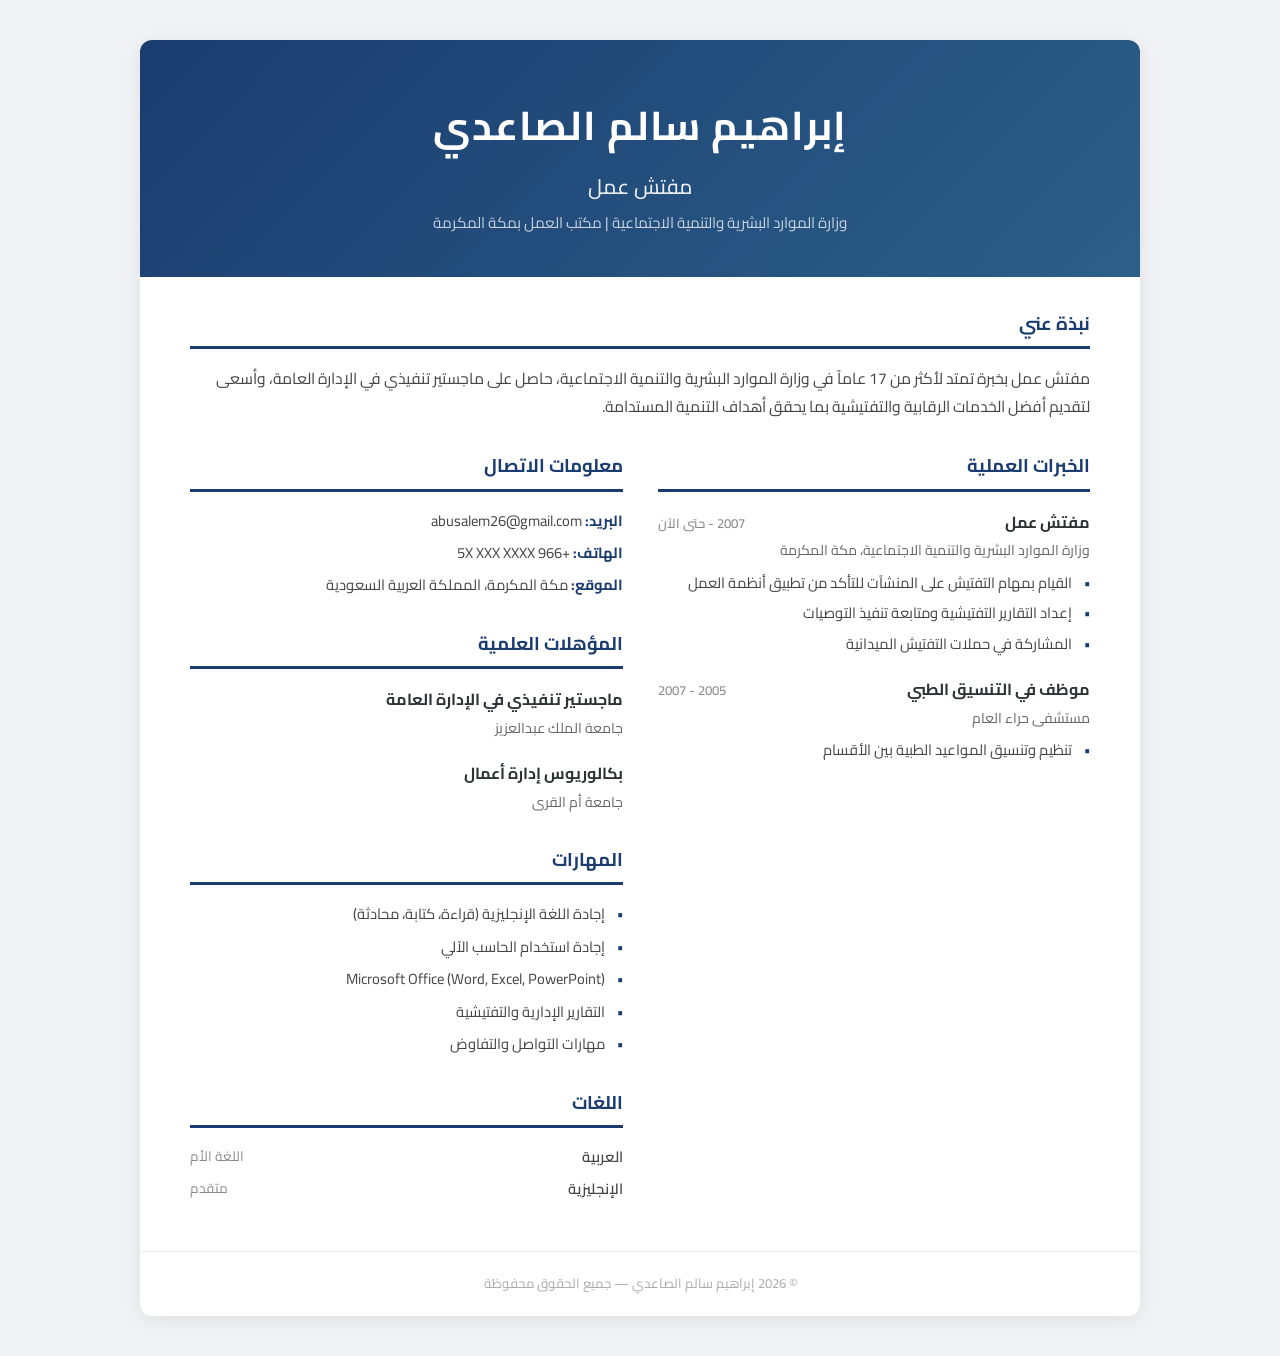
==== index.html @ 2be0f11e "تحديث البريد الإلكتروني" ====
<!DOCTYPE html>
<html lang="ar" dir="rtl">
<head>
    <meta charset="UTF-8">
    <meta name="viewport" content="width=device-width, initial-scale=1.0">
    <title>إبراهيم سالم الصاعدي - السيرة الذاتية</title>
    <link rel="stylesheet" href="style.css">
    <link rel="preconnect" href="https://fonts.googleapis.com">
    <link rel="preconnect" href="https://fonts.gstatic.com" crossorigin>
    <link href="https://fonts.googleapis.com/css2?family=Cairo:wght@400;500;600;700&display=swap" rel="stylesheet">
</head>
<body>
    <div class="container">
        <header>
            <div class="header-content">
                <h1>إبراهيم سالم الصاعدي</h1>
                <h2>مفتش عمل</h2>
                <p class="subtitle">وزارة الموارد البشرية والتنمية الاجتماعية | مكتب العمل بمكة المكرمة</p>
            </div>
        </header>

        <main>
            <section class="about">
                <h3>نبذة عني</h3>
                <p>مفتش عمل بخبرة تمتد لأكثر من 17 عاماً في وزارة الموارد البشرية والتنمية الاجتماعية، حاصل على ماجستير تنفيذي في الإدارة العامة، وأسعى لتقديم أفضل الخدمات الرقابية والتفتيشية بما يحقق أهداف التنمية المستدامة.</p>
            </section>

            <div class="grid-2col">
                <div class="right-col">
                    <section class="experience">
                        <h3>الخبرات العملية</h3>
                        <div class="entry">
                            <div class="entry-header">
                                <h4>مفتش عمل</h4>
                                <span class="date">2007 - حتى الآن</span>
                            </div>
                            <p class="entry-sub">وزارة الموارد البشرية والتنمية الاجتماعية، مكة المكرمة</p>
                            <ul>
                                <li>القيام بمهام التفتيش على المنشآت للتأكد من تطبيق أنظمة العمل</li>
                                <li>إعداد التقارير التفتيشية ومتابعة تنفيذ التوصيات</li>
                                <li>المشاركة في حملات التفتيش الميدانية</li>
                            </ul>
                        </div>
                                                <div class="entry">
                            <div class="entry-header">
                                <h4>موظف في التنسيق الطبي</h4>
                                <span class="date">2005 - 2007</span>
                            </div>
                            <p class="entry-sub">مستشفى حراء العام</p>
                            <ul>
                                <li>تنظيم وتنسيق المواعيد الطبية بين الأقسام</li>

                            </ul>
                        </div>
                    </section>
                </div>

                <div class="left-col">
                    <section class="info">
                        <h3>معلومات الاتصال</h3>
                        <ul class="contact-list">
                            <li><span class="label">البريد:</span> abusalem26@gmail.com</li>
                            <li><span class="label">الهاتف:</span> +966 5X XXX XXXX</li>
                            <li><span class="label">الموقع:</span> مكة المكرمة، المملكة العربية السعودية</li>
                        </ul>
                    </section>

                    <section class="education">
                        <h3>المؤهلات العلمية</h3>
                        <div class="entry">
                            <h4>ماجستير تنفيذي في الإدارة العامة</h4>
                            <p class="entry-sub">جامعة الملك عبدالعزيز</p>
                        </div>
                        <div class="entry">
                            <h4>بكالوريوس إدارة أعمال</h4>
                            <p class="entry-sub">جامعة أم القرى</p>
                        </div>
                    </section>

                    <section class="skills">
                        <h3>المهارات</h3>
                        <ul class="skills-list">
                            <li>إجادة اللغة الإنجليزية (قراءة، كتابة، محادثة)</li>
                            <li>إجادة استخدام الحاسب الآلي</li>
                            <li>Microsoft Office (Word, Excel, PowerPoint)</li>
                            <li>التقارير الإدارية والتفتيشية</li>
                            <li>مهارات التواصل والتفاوض</li>
                        </ul>
                    </section>

                    <section class="languages">
                        <h3>اللغات</h3>
                        <ul class="lang-list">
                            <li><span class="lang-name">العربية</span> <span class="lang-level">اللغة الأم</span></li>
                            <li><span class="lang-name">الإنجليزية</span> <span class="lang-level">متقدم</span></li>
                        </ul>
                    </section>
                </div>
            </div>
        </main>

        <footer>
            <p>&copy; 2026 إبراهيم سالم الصاعدي &mdash; جميع الحقوق محفوظة</p>
        </footer>
    </div>
</body>
</html>
---- style.css ----
* {
    margin: 0;
    padding: 0;
    box-sizing: border-box;
}

body {
    font-family: 'Cairo', sans-serif;
    background: #f0f2f5;
    color: #2d3436;
    line-height: 1.8;
    padding: 40px 20px;
}

.container {
    max-width: 1000px;
    margin: 0 auto;
    background: #fff;
    border-radius: 12px;
    box-shadow: 0 4px 20px rgba(0,0,0,0.08);
    overflow: hidden;
}

header {
    background: linear-gradient(135deg, #1a3c6e 0%, #2c5f8a 100%);
    color: #fff;
    padding: 50px 50px 40px;
    text-align: center;
}

header h1 {
    font-size: 2.5rem;
    font-weight: 700;
    letter-spacing: 1px;
    margin-bottom: 6px;
}

header h2 {
    font-size: 1.3rem;
    font-weight: 500;
    opacity: 0.9;
    margin-bottom: 4px;
}

header .subtitle {
    font-size: 0.95rem;
    opacity: 0.75;
    margin-top: 4px;
}

main {
    padding: 30px 50px 20px;
}

section {
    margin-bottom: 28px;
}

h3 {
    font-size: 1.15rem;
    font-weight: 700;
    color: #1a3c6e;
    border-bottom: 3px solid #1a3c6e;
    padding-bottom: 6px;
    margin-bottom: 16px;
}

.about p {
    font-size: 0.98rem;
    color: #444;
}

.grid-2col {
    display: grid;
    grid-template-columns: 1fr 1fr;
    gap: 35px;
}

.entry {
    margin-bottom: 18px;
}

.entry-header {
    display: flex;
    justify-content: space-between;
    align-items: baseline;
    gap: 10px;
}

.entry-header h4,
.entry h4 {
    font-size: 1rem;
    font-weight: 700;
    color: #2d3436;
}

.date {
    font-size: 0.82rem;
    color: #888;
    white-space: nowrap;
    font-weight: 500;
}

.entry-sub {
    font-size: 0.88rem;
    color: #666;
    margin: 2px 0 6px;
}

ul {
    list-style: none;
    padding-right: 0;
}

ul li {
    position: relative;
    padding-right: 18px;
    font-size: 0.92rem;
    color: #444;
    margin-bottom: 4px;
}

ul li::before {
    content: "•";
    position: absolute;
    right: 0;
    color: #1a3c6e;
    font-weight: bold;
}

.contact-list li,
.lang-list li {
    padding-right: 0;
    font-size: 0.92rem;
    color: #444;
    margin-bottom: 6px;
}

.contact-list li::before,
.lang-list li::before {
    display: none;
}

.label {
    font-weight: 700;
    color: #1a3c6e;
}

.skills-list li {
    font-size: 0.92rem;
    color: #444;
    margin-bottom: 6px;
}

.lang-list li {
    display: flex;
    justify-content: space-between;
}

.lang-name {
    font-weight: 600;
}

.lang-level {
    color: #888;
    font-size: 0.85rem;
}

footer {
    text-align: center;
    padding: 20px 50px;
    border-top: 1px solid #eee;
    font-size: 0.82rem;
    color: #aaa;
}

@media (max-width: 700px) {
    body {
        padding: 20px 10px;
    }

    header {
        padding: 30px 20px;
    }

    header h1 {
        font-size: 1.8rem;
    }

    main {
        padding: 20px;
    }

    .grid-2col {
        grid-template-columns: 1fr;
        gap: 0;
    }

    .entry-header {
        flex-direction: column;
        gap: 2px;
    }
}
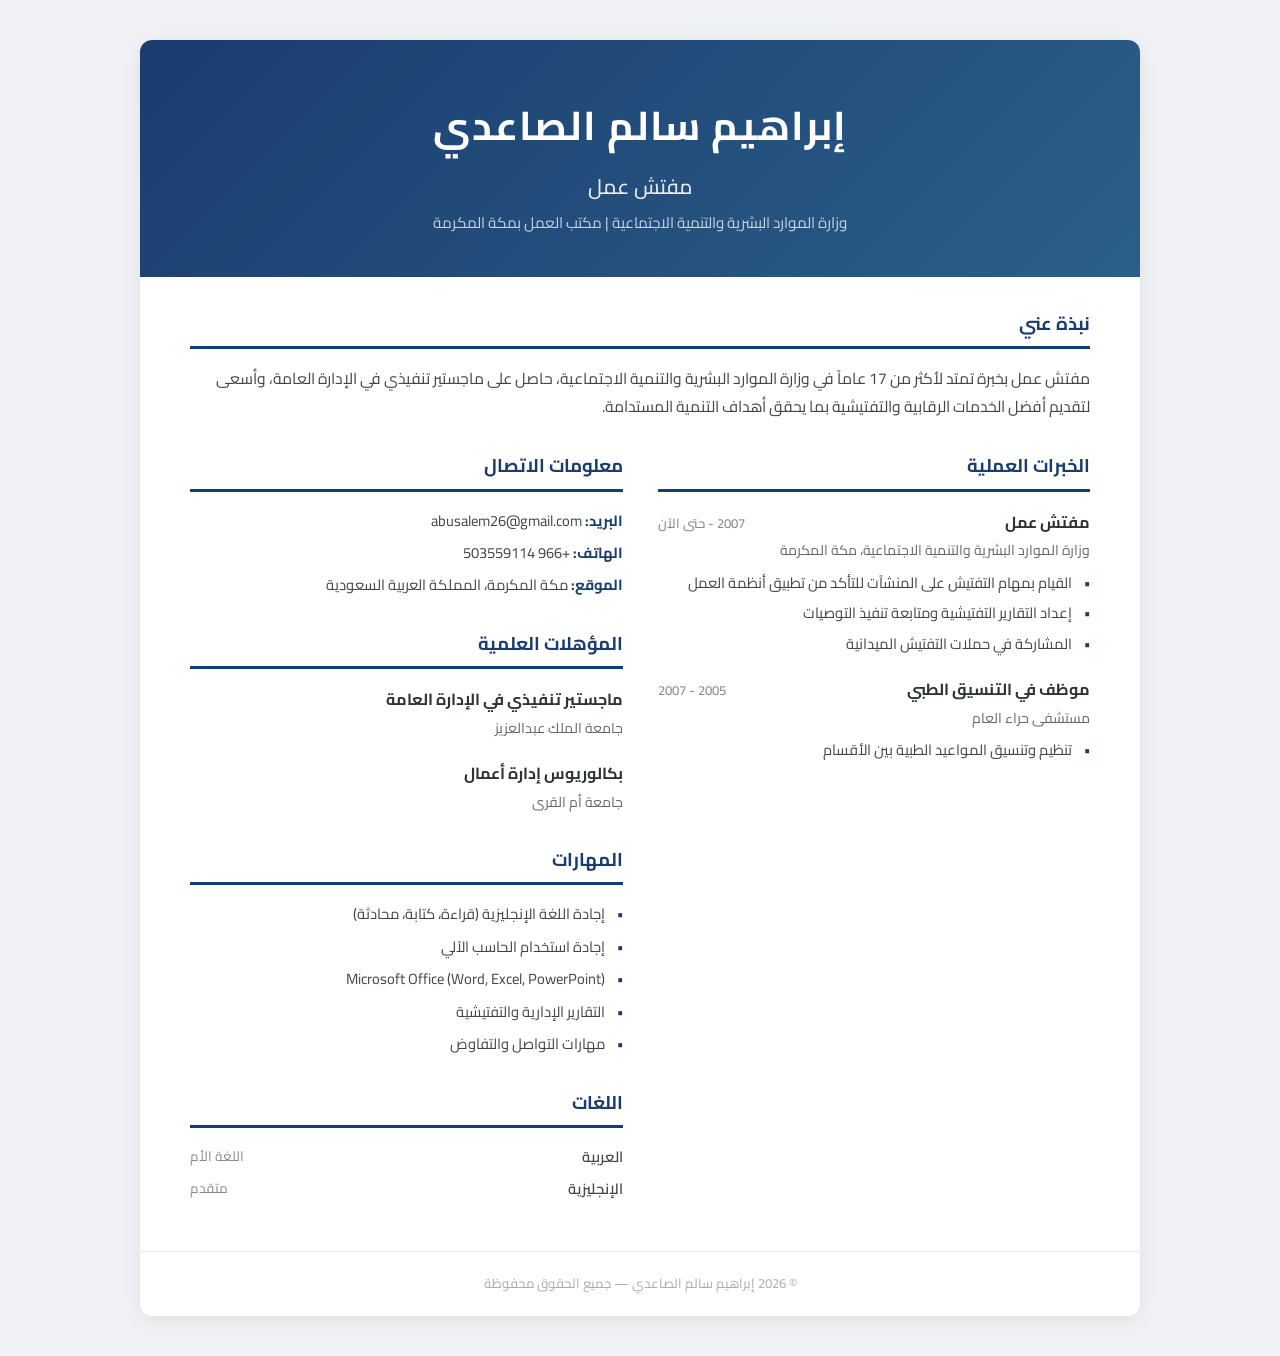
==== commit 5aadb093: "تحديث رقم الجوال" ====
--- a/index.html
+++ b/index.html
@@ -60,7 +60,7 @@
                         <h3>معلومات الاتصال</h3>
                         <ul class="contact-list">
                             <li><span class="label">البريد:</span> abusalem26@gmail.com</li>
-                            <li><span class="label">الهاتف:</span> +966 5X XXX XXXX</li>
+                            <li><span class="label">الهاتف:</span> +966 503559114</li>
                             <li><span class="label">الموقع:</span> مكة المكرمة، المملكة العربية السعودية</li>
                         </ul>
                     </section>
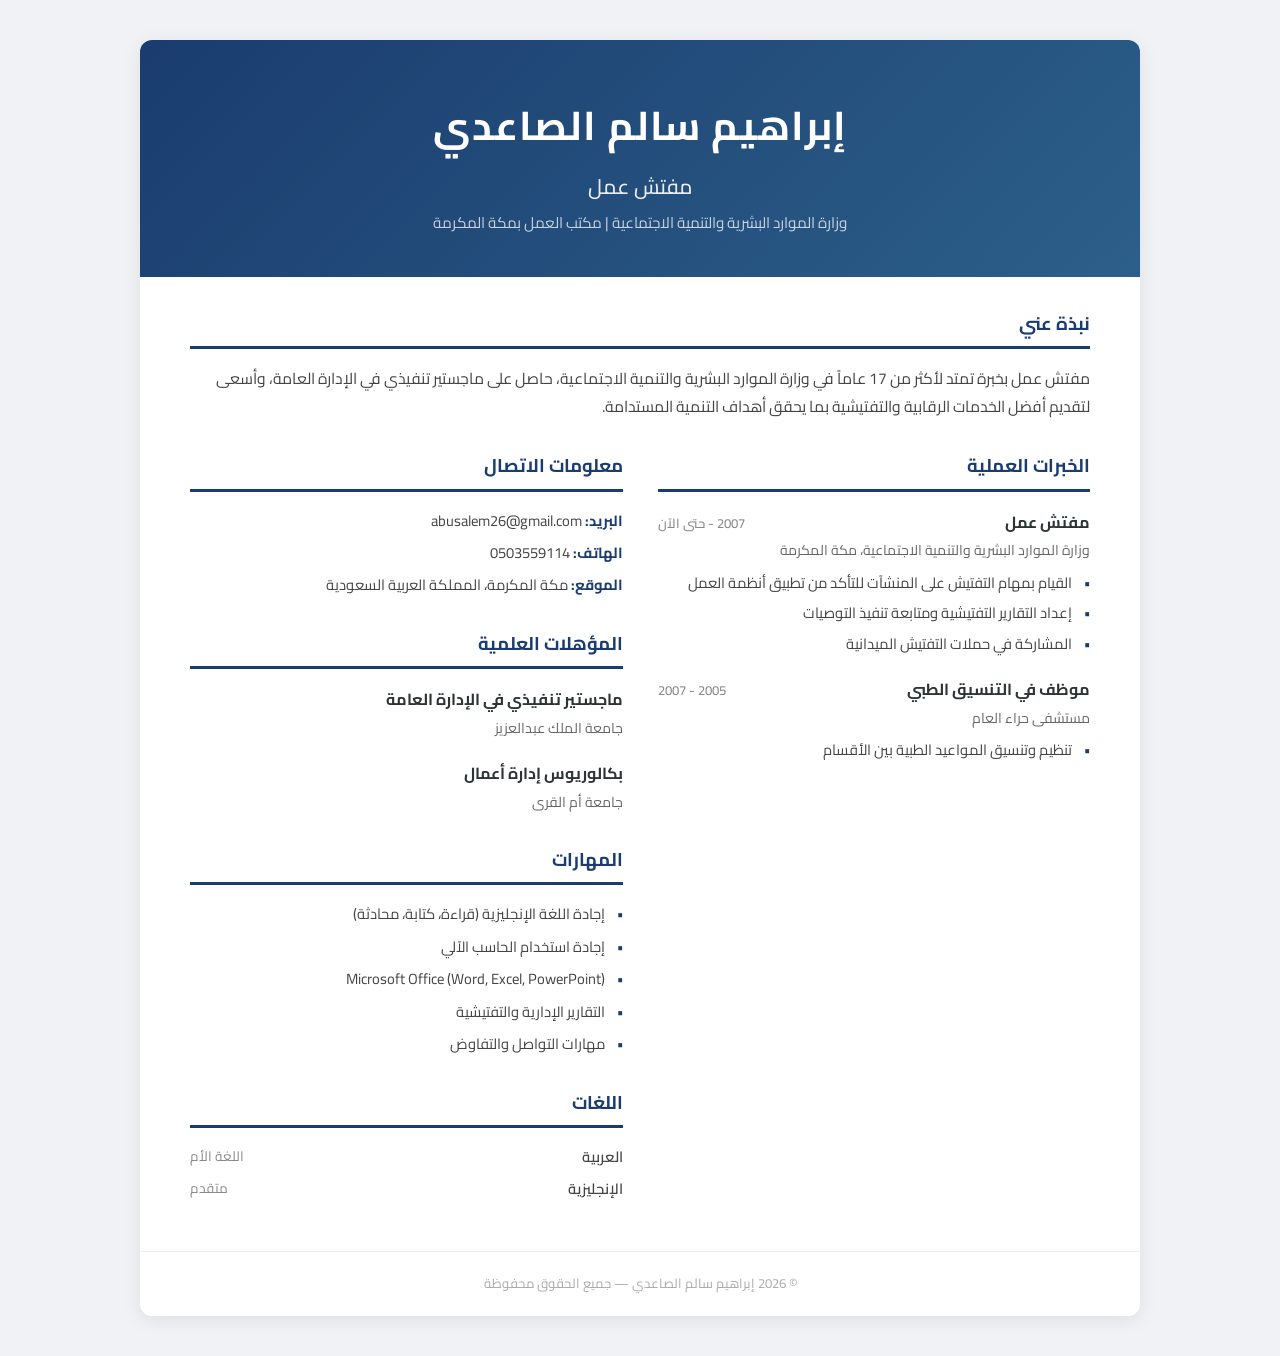
==== commit 812aefe6: "تصحيح رقم الجوال" ====
--- a/index.html
+++ b/index.html
@@ -60,7 +60,7 @@
                         <h3>معلومات الاتصال</h3>
                         <ul class="contact-list">
                             <li><span class="label">البريد:</span> abusalem26@gmail.com</li>
-                            <li><span class="label">الهاتف:</span> +966 503559114</li>
+                            <li><span class="label">الهاتف:</span> 0503559114</li>
                             <li><span class="label">الموقع:</span> مكة المكرمة، المملكة العربية السعودية</li>
                         </ul>
                     </section>
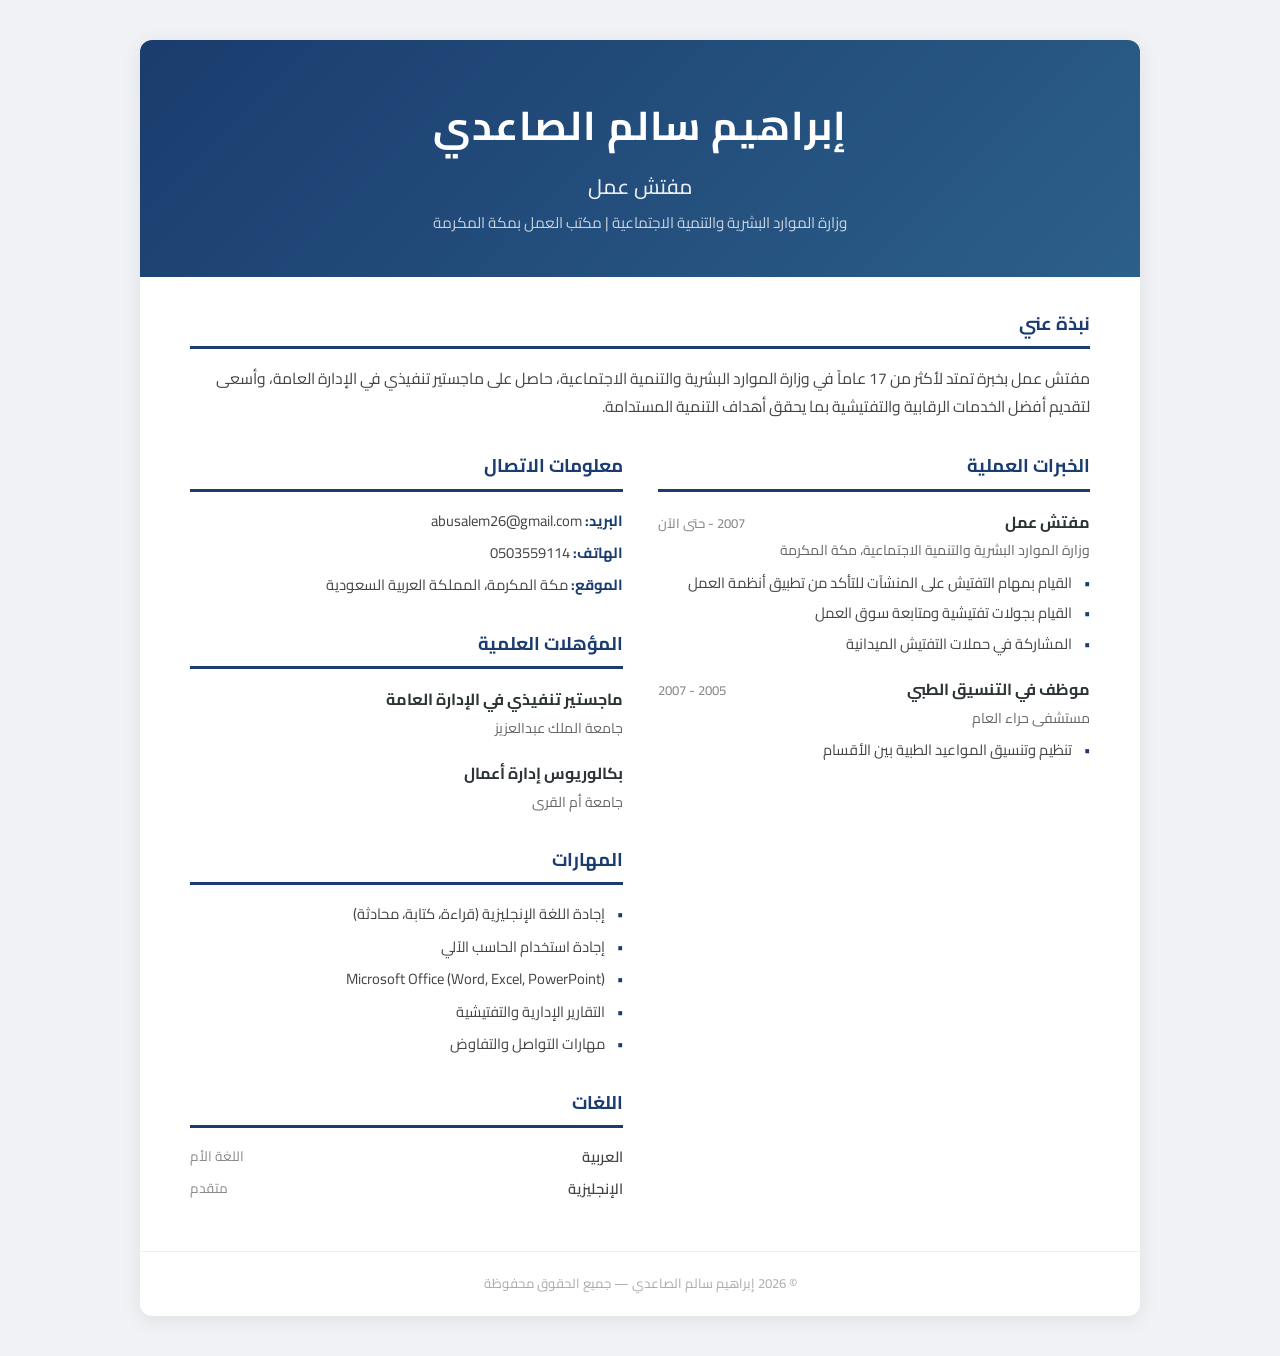
==== commit 133879f2: "إعادة صياغة نقاط الخبرة" ====
--- a/index.html
+++ b/index.html
@@ -37,7 +37,7 @@
                             <p class="entry-sub">وزارة الموارد البشرية والتنمية الاجتماعية، مكة المكرمة</p>
                             <ul>
                                 <li>القيام بمهام التفتيش على المنشآت للتأكد من تطبيق أنظمة العمل</li>
-                                <li>إعداد التقارير التفتيشية ومتابعة تنفيذ التوصيات</li>
+                                <li>القيام بجولات تفتيشية ومتابعة سوق العمل</li>
                                 <li>المشاركة في حملات التفتيش الميدانية</li>
                             </ul>
                         </div>
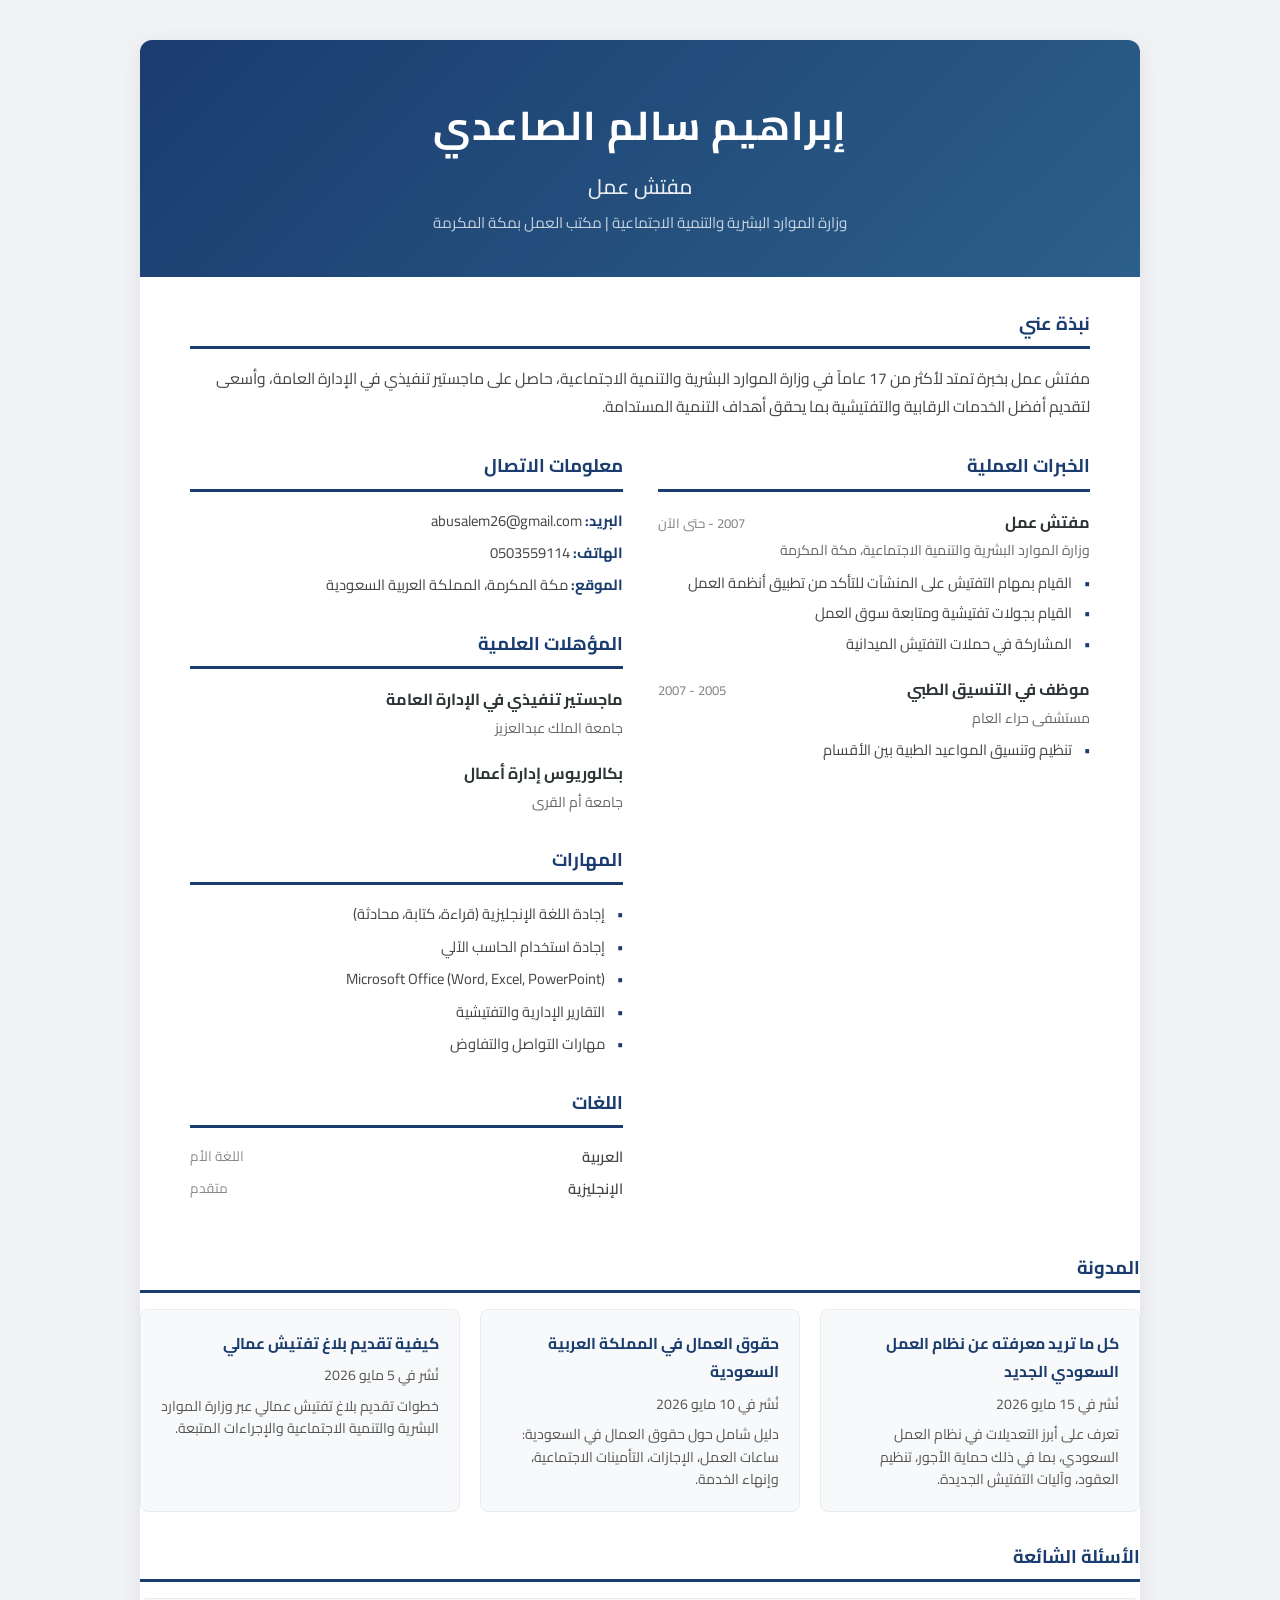
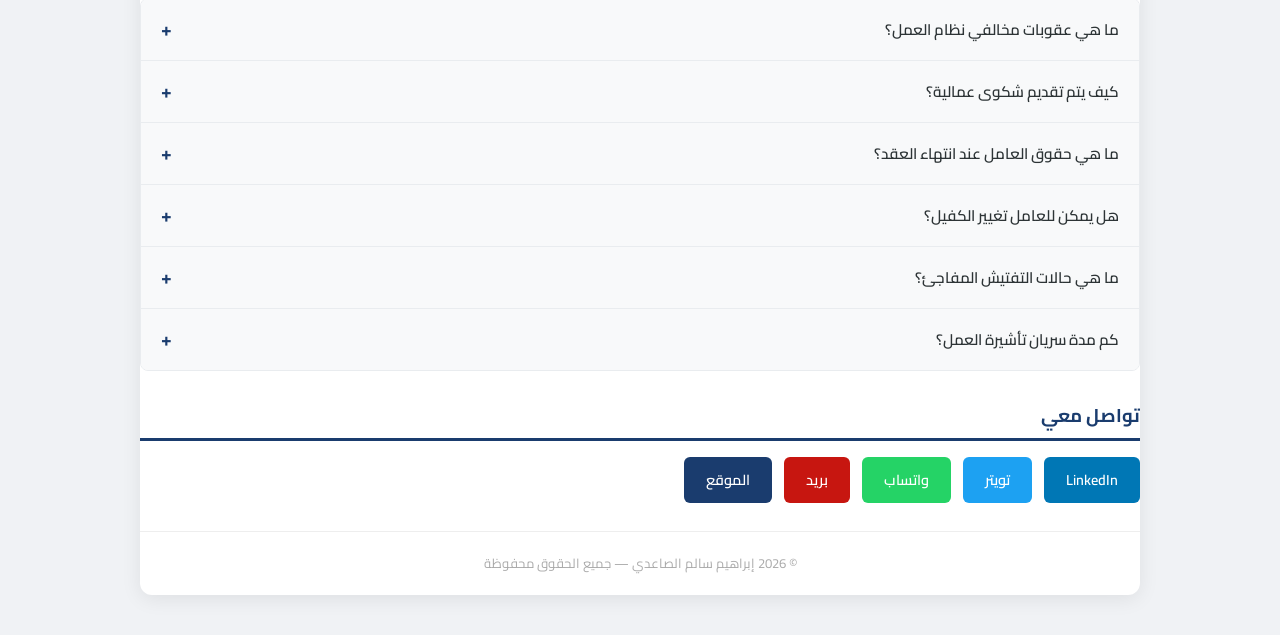
==== commit 1da147b5: "إضافة المدونة، الأسئلة الشائعة، روابط التواصل، ومجلد consultant" ====
--- a/index.html
+++ b/index.html
@@ -99,9 +99,94 @@
             </div>
         </main>
 
+        <section class="blog">
+            <h3>المدونة</h3>
+            <div class="blog-grid">
+                <article class="blog-card">
+                    <h4><a href="#">كل ما تريد معرفته عن نظام العمل السعودي الجديد</a></h4>
+                    <p class="blog-meta">نُشر في 15 مايو 2026</p>
+                    <p>تعرف على أبرز التعديلات في نظام العمل السعودي، بما في ذلك حماية الأجور، تنظيم العقود، وآليات التفتيش الجديدة.</p>
+                </article>
+                <article class="blog-card">
+                    <h4><a href="#">حقوق العمال في المملكة العربية السعودية</a></h4>
+                    <p class="blog-meta">نُشر في 10 مايو 2026</p>
+                    <p>دليل شامل حول حقوق العمال في السعودية: ساعات العمل، الإجازات، التأمينات الاجتماعية، وإنهاء الخدمة.</p>
+                </article>
+                <article class="blog-card">
+                    <h4><a href="#">كيفية تقديم بلاغ تفتيش عمالي</a></h4>
+                    <p class="blog-meta">نُشر في 5 مايو 2026</p>
+                    <p>خطوات تقديم بلاغ تفتيش عمالي عبر وزارة الموارد البشرية والتنمية الاجتماعية والإجراءات المتبعة.</p>
+                </article>
+            </div>
+        </section>
+
+        <section class="faq">
+            <h3>الأسئلة الشائعة</h3>
+            <div class="faq-list">
+                <div class="faq-item">
+                    <button class="faq-question">ما هي عقوبات مخالفي نظام العمل؟</button>
+                    <div class="faq-answer">
+                        <p>تتراوح العقوبات بين الغرامات المالية التي تبدأ من 1,000 ريال وحتى 50,000 ريال، وإغلاق المنشأة، والمنع من الاستقدام، حسب نوع المخالفة وتكرارها.</p>
+                    </div>
+                </div>
+                <div class="faq-item">
+                    <button class="faq-question">كيف يتم تقديم شكوى عمالية؟</button>
+                    <div class="faq-answer">
+                        <p>يمكن تقديم الشكوى عبر منصة "قوى" الإلكترونية التابعة لوزارة الموارد البشرية، أو عبر زيارة مكتب العمل المختص، أو الاتصال على الرقم الموحد 19911.</p>
+                    </div>
+                </div>
+                <div class="faq-item">
+                    <button class="faq-question">ما هي حقوق العامل عند انتهاء العقد؟</button>
+                    <div class="faq-answer">
+                        <p>يحق للعامل الحصول على مكافأة نهاية الخدمة، وشهادة خبرة، ورصيد الإجازات المستحق، والتعويض عن الفصل التعسفي إن وجد.</p>
+                    </div>
+                </div>
+                <div class="faq-item">
+                    <button class="faq-question">هل يمكن للعامل تغيير الكفيل؟</button>
+                    <div class="faq-answer">
+                        <p>نعم، وفقاً لنظام العمل يمكن للعامل الانتقال إلى كفيل آخر بعد انتهاء العقد أو باتفاق الطرفين، مع إمكانية التنقل الوظيفي وفق الضوابط.</p>
+                    </div>
+                </div>
+                <div class="faq-item">
+                    <button class="faq-question">ما هي حالات التفتيش المفاجئ؟</button>
+                    <div class="faq-answer">
+                        <p>تشمل حالات الاشتباه في وجود مخالفات، بناءً على بلاغات العمال، أو ضمن خطط تفتيشية دورية تستهدف قطاعات وأنشطة معينة.</p>
+                    </div>
+                </div>
+                <div class="faq-item">
+                    <button class="faq-question">كم مدة سريان تأشيرة العمل؟</button>
+                    <div class="faq-answer">
+                        <p>مدة سريان تأشيرة العمل سنة واحدة قابلة للتجديد، ويجب على صاحب العمل بدء إجراءات إصدار الإقامة فور دخول العامل.</p>
+                    </div>
+                </div>
+            </div>
+        </section>
+
+        <section class="social">
+            <h3>تواصل معي</h3>
+            <div class="social-links">
+                <a href="https://linkedin.com/in/abusalem26-maker" target="_blank" rel="noopener" class="social-link linkedin" title="LinkedIn">LinkedIn</a>
+                <a href="https://twitter.com/abusalem26" target="_blank" rel="noopener" class="social-link twitter" title="تويتر">تويتر</a>
+                <a href="https://wa.me/966503559114" target="_blank" rel="noopener" class="social-link whatsapp" title="واتساب">واتساب</a>
+                <a href="mailto:abusalem26@gmail.com" class="social-link email" title="البريد الإلكتروني">بريد</a>
+                <a href="https://abusalem26-maker.github.io/cv" target="_blank" rel="noopener" class="social-link website" title="الموقع">الموقع</a>
+            </div>
+        </section>
+
         <footer>
             <p>&copy; 2026 إبراهيم سالم الصاعدي &mdash; جميع الحقوق محفوظة</p>
         </footer>
     </div>
+
+    <script>
+        document.querySelectorAll('.faq-question').forEach(btn => {
+            btn.addEventListener('click', () => {
+                const item = btn.parentElement;
+                const isOpen = item.classList.contains('active');
+                document.querySelectorAll('.faq-item').forEach(i => i.classList.remove('active'));
+                if (!isOpen) item.classList.add('active');
+            });
+        });
+    </script>
 </body>
 </html>
--- a/style.css
+++ b/style.css
@@ -166,6 +166,172 @@
     font-size: 0.85rem;
 }
 
+/* Blog */
+.blog {
+    margin-bottom: 28px;
+}
+
+.blog-grid {
+    display: grid;
+    grid-template-columns: 1fr 1fr 1fr;
+    gap: 20px;
+}
+
+.blog-card {
+    background: #f8f9fa;
+    border-radius: 8px;
+    padding: 20px;
+    border: 1px solid #e9ecef;
+    transition: box-shadow 0.2s;
+}
+
+.blog-card:hover {
+    box-shadow: 0 4px 12px rgba(0,0,0,0.08);
+}
+
+.blog-card h4 {
+    font-size: 0.98rem;
+    font-weight: 700;
+    margin-bottom: 6px;
+}
+
+.blog-card h4 a {
+    color: #1a3c6e;
+    text-decoration: none;
+}
+
+.blog-card h4 a:hover {
+    text-decoration: underline;
+}
+
+.blog-meta {
+    font-size: 0.78rem;
+    color: #999;
+    margin-bottom: 8px;
+}
+
+.blog-card p {
+    font-size: 0.88rem;
+    color: #555;
+    line-height: 1.6;
+}
+
+/* FAQ */
+.faq {
+    margin-bottom: 28px;
+}
+
+.faq-list {
+    border: 1px solid #e9ecef;
+    border-radius: 8px;
+    overflow: hidden;
+}
+
+.faq-item {
+    border-bottom: 1px solid #e9ecef;
+}
+
+.faq-item:last-child {
+    border-bottom: none;
+}
+
+.faq-question {
+    width: 100%;
+    padding: 16px 20px;
+    background: #f8f9fa;
+    border: none;
+    text-align: right;
+    font-family: 'Cairo', sans-serif;
+    font-size: 0.95rem;
+    font-weight: 600;
+    color: #2d3436;
+    cursor: pointer;
+    position: relative;
+    transition: background 0.2s;
+}
+
+.faq-question::after {
+    content: "+";
+    position: absolute;
+    left: 20px;
+    top: 50%;
+    transform: translateY(-50%);
+    font-size: 1.2rem;
+    color: #1a3c6e;
+    font-weight: 700;
+    transition: transform 0.2s;
+}
+
+.faq-item.active .faq-question::after {
+    content: "−";
+}
+
+.faq-question:hover {
+    background: #e9ecef;
+}
+
+.faq-answer {
+    max-height: 0;
+    overflow: hidden;
+    transition: max-height 0.3s ease, padding 0.3s ease;
+    padding: 0 20px;
+    background: #fff;
+}
+
+.faq-item.active .faq-answer {
+    max-height: 200px;
+    padding: 16px 20px;
+}
+
+.faq-answer p {
+    font-size: 0.9rem;
+    color: #555;
+    line-height: 1.7;
+}
+
+/* Social */
+.social {
+    margin-bottom: 28px;
+}
+
+.social-links {
+    display: flex;
+    gap: 12px;
+    flex-wrap: wrap;
+}
+
+.social-link {
+    display: inline-block;
+    padding: 10px 22px;
+    border-radius: 6px;
+    font-size: 0.9rem;
+    font-weight: 600;
+    text-decoration: none;
+    transition: transform 0.2s, box-shadow 0.2s;
+    color: #fff;
+}
+
+.social-link:hover {
+    transform: translateY(-2px);
+    box-shadow: 0 4px 12px rgba(0,0,0,0.15);
+}
+
+.social-link.linkedin { background: #0077b5; }
+.social-link.twitter { background: #1da1f2; }
+.social-link.whatsapp { background: #25d366; }
+.social-link.email { background: #c71610; }
+.social-link.website { background: #1a3c6e; }
+
+@media (max-width: 700px) {
+    .blog-grid {
+        grid-template-columns: 1fr;
+    }
+
+    .social-links {
+        justify-content: center;
+    }
+}
+
 footer {
     text-align: center;
     padding: 20px 50px;
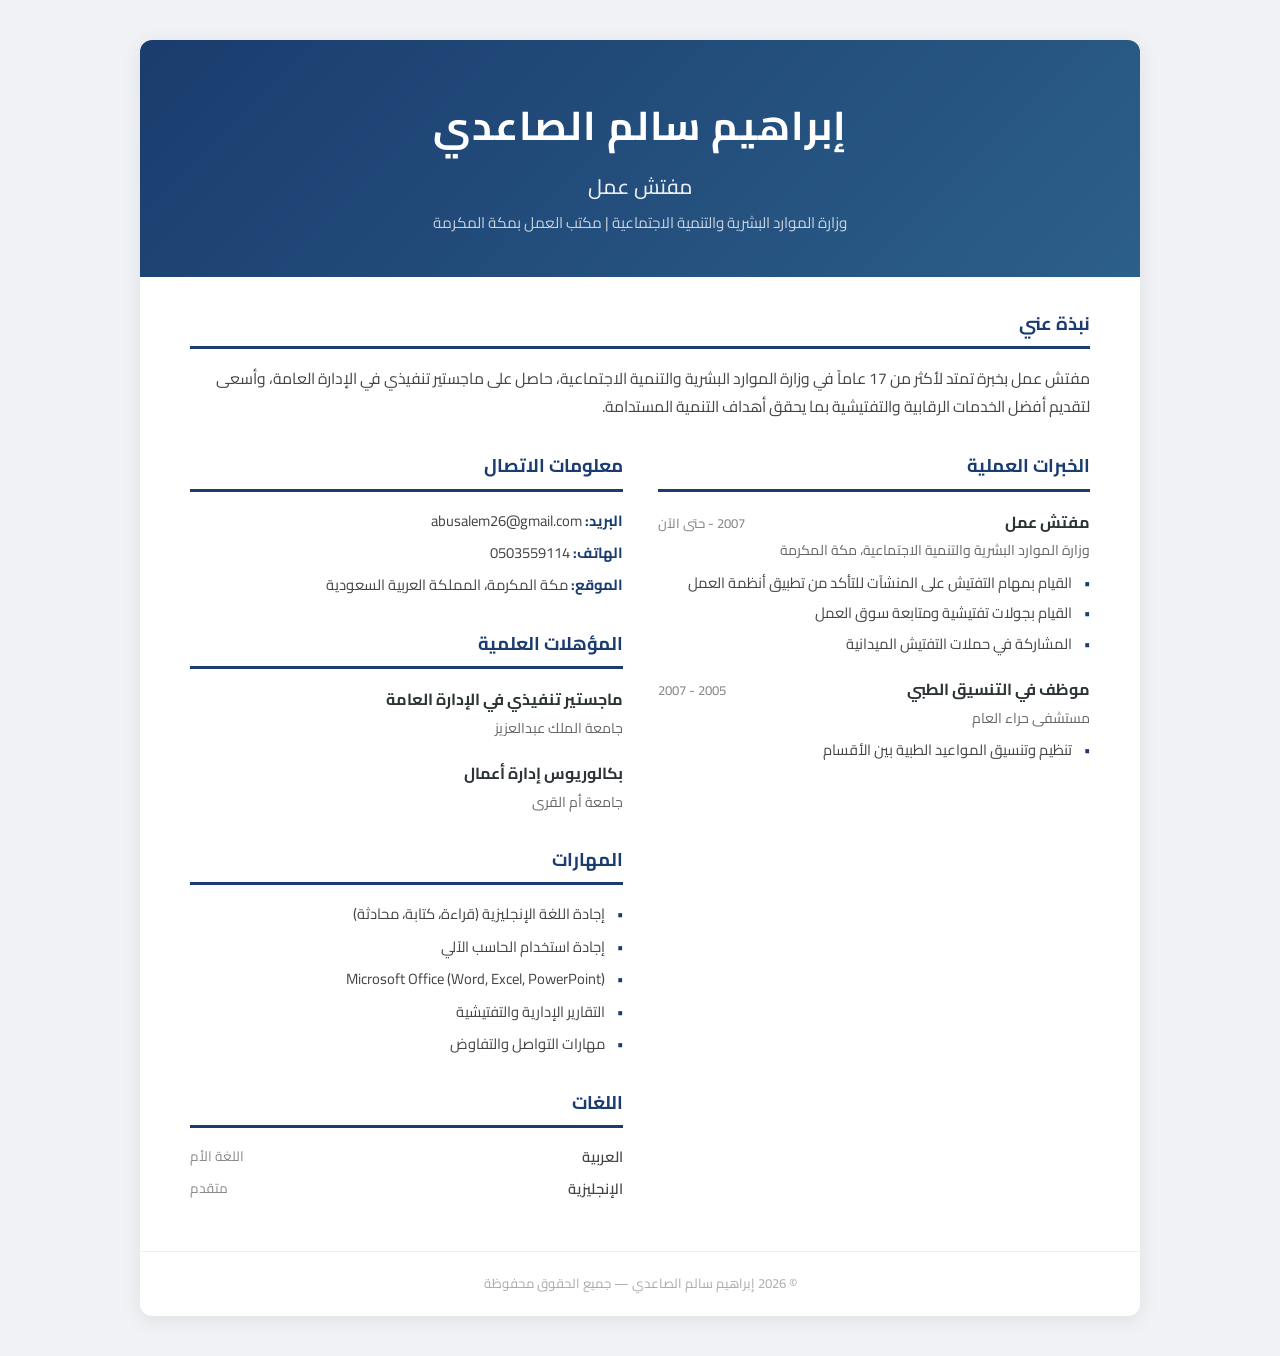
==== commit 93bc915d: "Revert "إضافة المدونة، الأسئلة الشائعة، روابط التواصل، ومجلد consultant" This reverts commit 1da147b" ====
--- a/index.html
+++ b/index.html
@@ -99,94 +99,9 @@
             </div>
         </main>
 
-        <section class="blog">
-            <h3>المدونة</h3>
-            <div class="blog-grid">
-                <article class="blog-card">
-                    <h4><a href="#">كل ما تريد معرفته عن نظام العمل السعودي الجديد</a></h4>
-                    <p class="blog-meta">نُشر في 15 مايو 2026</p>
-                    <p>تعرف على أبرز التعديلات في نظام العمل السعودي، بما في ذلك حماية الأجور، تنظيم العقود، وآليات التفتيش الجديدة.</p>
-                </article>
-                <article class="blog-card">
-                    <h4><a href="#">حقوق العمال في المملكة العربية السعودية</a></h4>
-                    <p class="blog-meta">نُشر في 10 مايو 2026</p>
-                    <p>دليل شامل حول حقوق العمال في السعودية: ساعات العمل، الإجازات، التأمينات الاجتماعية، وإنهاء الخدمة.</p>
-                </article>
-                <article class="blog-card">
-                    <h4><a href="#">كيفية تقديم بلاغ تفتيش عمالي</a></h4>
-                    <p class="blog-meta">نُشر في 5 مايو 2026</p>
-                    <p>خطوات تقديم بلاغ تفتيش عمالي عبر وزارة الموارد البشرية والتنمية الاجتماعية والإجراءات المتبعة.</p>
-                </article>
-            </div>
-        </section>
-
-        <section class="faq">
-            <h3>الأسئلة الشائعة</h3>
-            <div class="faq-list">
-                <div class="faq-item">
-                    <button class="faq-question">ما هي عقوبات مخالفي نظام العمل؟</button>
-                    <div class="faq-answer">
-                        <p>تتراوح العقوبات بين الغرامات المالية التي تبدأ من 1,000 ريال وحتى 50,000 ريال، وإغلاق المنشأة، والمنع من الاستقدام، حسب نوع المخالفة وتكرارها.</p>
-                    </div>
-                </div>
-                <div class="faq-item">
-                    <button class="faq-question">كيف يتم تقديم شكوى عمالية؟</button>
-                    <div class="faq-answer">
-                        <p>يمكن تقديم الشكوى عبر منصة "قوى" الإلكترونية التابعة لوزارة الموارد البشرية، أو عبر زيارة مكتب العمل المختص، أو الاتصال على الرقم الموحد 19911.</p>
-                    </div>
-                </div>
-                <div class="faq-item">
-                    <button class="faq-question">ما هي حقوق العامل عند انتهاء العقد؟</button>
-                    <div class="faq-answer">
-                        <p>يحق للعامل الحصول على مكافأة نهاية الخدمة، وشهادة خبرة، ورصيد الإجازات المستحق، والتعويض عن الفصل التعسفي إن وجد.</p>
-                    </div>
-                </div>
-                <div class="faq-item">
-                    <button class="faq-question">هل يمكن للعامل تغيير الكفيل؟</button>
-                    <div class="faq-answer">
-                        <p>نعم، وفقاً لنظام العمل يمكن للعامل الانتقال إلى كفيل آخر بعد انتهاء العقد أو باتفاق الطرفين، مع إمكانية التنقل الوظيفي وفق الضوابط.</p>
-                    </div>
-                </div>
-                <div class="faq-item">
-                    <button class="faq-question">ما هي حالات التفتيش المفاجئ؟</button>
-                    <div class="faq-answer">
-                        <p>تشمل حالات الاشتباه في وجود مخالفات، بناءً على بلاغات العمال، أو ضمن خطط تفتيشية دورية تستهدف قطاعات وأنشطة معينة.</p>
-                    </div>
-                </div>
-                <div class="faq-item">
-                    <button class="faq-question">كم مدة سريان تأشيرة العمل؟</button>
-                    <div class="faq-answer">
-                        <p>مدة سريان تأشيرة العمل سنة واحدة قابلة للتجديد، ويجب على صاحب العمل بدء إجراءات إصدار الإقامة فور دخول العامل.</p>
-                    </div>
-                </div>
-            </div>
-        </section>
-
-        <section class="social">
-            <h3>تواصل معي</h3>
-            <div class="social-links">
-                <a href="https://linkedin.com/in/abusalem26-maker" target="_blank" rel="noopener" class="social-link linkedin" title="LinkedIn">LinkedIn</a>
-                <a href="https://twitter.com/abusalem26" target="_blank" rel="noopener" class="social-link twitter" title="تويتر">تويتر</a>
-                <a href="https://wa.me/966503559114" target="_blank" rel="noopener" class="social-link whatsapp" title="واتساب">واتساب</a>
-                <a href="mailto:abusalem26@gmail.com" class="social-link email" title="البريد الإلكتروني">بريد</a>
-                <a href="https://abusalem26-maker.github.io/cv" target="_blank" rel="noopener" class="social-link website" title="الموقع">الموقع</a>
-            </div>
-        </section>
-
         <footer>
             <p>&copy; 2026 إبراهيم سالم الصاعدي &mdash; جميع الحقوق محفوظة</p>
         </footer>
     </div>
-
-    <script>
-        document.querySelectorAll('.faq-question').forEach(btn => {
-            btn.addEventListener('click', () => {
-                const item = btn.parentElement;
-                const isOpen = item.classList.contains('active');
-                document.querySelectorAll('.faq-item').forEach(i => i.classList.remove('active'));
-                if (!isOpen) item.classList.add('active');
-            });
-        });
-    </script>
 </body>
 </html>
--- a/style.css
+++ b/style.css
@@ -166,172 +166,6 @@
     font-size: 0.85rem;
 }
 
-/* Blog */
-.blog {
-    margin-bottom: 28px;
-}
-
-.blog-grid {
-    display: grid;
-    grid-template-columns: 1fr 1fr 1fr;
-    gap: 20px;
-}
-
-.blog-card {
-    background: #f8f9fa;
-    border-radius: 8px;
-    padding: 20px;
-    border: 1px solid #e9ecef;
-    transition: box-shadow 0.2s;
-}
-
-.blog-card:hover {
-    box-shadow: 0 4px 12px rgba(0,0,0,0.08);
-}
-
-.blog-card h4 {
-    font-size: 0.98rem;
-    font-weight: 700;
-    margin-bottom: 6px;
-}
-
-.blog-card h4 a {
-    color: #1a3c6e;
-    text-decoration: none;
-}
-
-.blog-card h4 a:hover {
-    text-decoration: underline;
-}
-
-.blog-meta {
-    font-size: 0.78rem;
-    color: #999;
-    margin-bottom: 8px;
-}
-
-.blog-card p {
-    font-size: 0.88rem;
-    color: #555;
-    line-height: 1.6;
-}
-
-/* FAQ */
-.faq {
-    margin-bottom: 28px;
-}
-
-.faq-list {
-    border: 1px solid #e9ecef;
-    border-radius: 8px;
-    overflow: hidden;
-}
-
-.faq-item {
-    border-bottom: 1px solid #e9ecef;
-}
-
-.faq-item:last-child {
-    border-bottom: none;
-}
-
-.faq-question {
-    width: 100%;
-    padding: 16px 20px;
-    background: #f8f9fa;
-    border: none;
-    text-align: right;
-    font-family: 'Cairo', sans-serif;
-    font-size: 0.95rem;
-    font-weight: 600;
-    color: #2d3436;
-    cursor: pointer;
-    position: relative;
-    transition: background 0.2s;
-}
-
-.faq-question::after {
-    content: "+";
-    position: absolute;
-    left: 20px;
-    top: 50%;
-    transform: translateY(-50%);
-    font-size: 1.2rem;
-    color: #1a3c6e;
-    font-weight: 700;
-    transition: transform 0.2s;
-}
-
-.faq-item.active .faq-question::after {
-    content: "−";
-}
-
-.faq-question:hover {
-    background: #e9ecef;
-}
-
-.faq-answer {
-    max-height: 0;
-    overflow: hidden;
-    transition: max-height 0.3s ease, padding 0.3s ease;
-    padding: 0 20px;
-    background: #fff;
-}
-
-.faq-item.active .faq-answer {
-    max-height: 200px;
-    padding: 16px 20px;
-}
-
-.faq-answer p {
-    font-size: 0.9rem;
-    color: #555;
-    line-height: 1.7;
-}
-
-/* Social */
-.social {
-    margin-bottom: 28px;
-}
-
-.social-links {
-    display: flex;
-    gap: 12px;
-    flex-wrap: wrap;
-}
-
-.social-link {
-    display: inline-block;
-    padding: 10px 22px;
-    border-radius: 6px;
-    font-size: 0.9rem;
-    font-weight: 600;
-    text-decoration: none;
-    transition: transform 0.2s, box-shadow 0.2s;
-    color: #fff;
-}
-
-.social-link:hover {
-    transform: translateY(-2px);
-    box-shadow: 0 4px 12px rgba(0,0,0,0.15);
-}
-
-.social-link.linkedin { background: #0077b5; }
-.social-link.twitter { background: #1da1f2; }
-.social-link.whatsapp { background: #25d366; }
-.social-link.email { background: #c71610; }
-.social-link.website { background: #1a3c6e; }
-
-@media (max-width: 700px) {
-    .blog-grid {
-        grid-template-columns: 1fr;
-    }
-
-    .social-links {
-        justify-content: center;
-    }
-}
-
 footer {
     text-align: center;
     padding: 20px 50px;
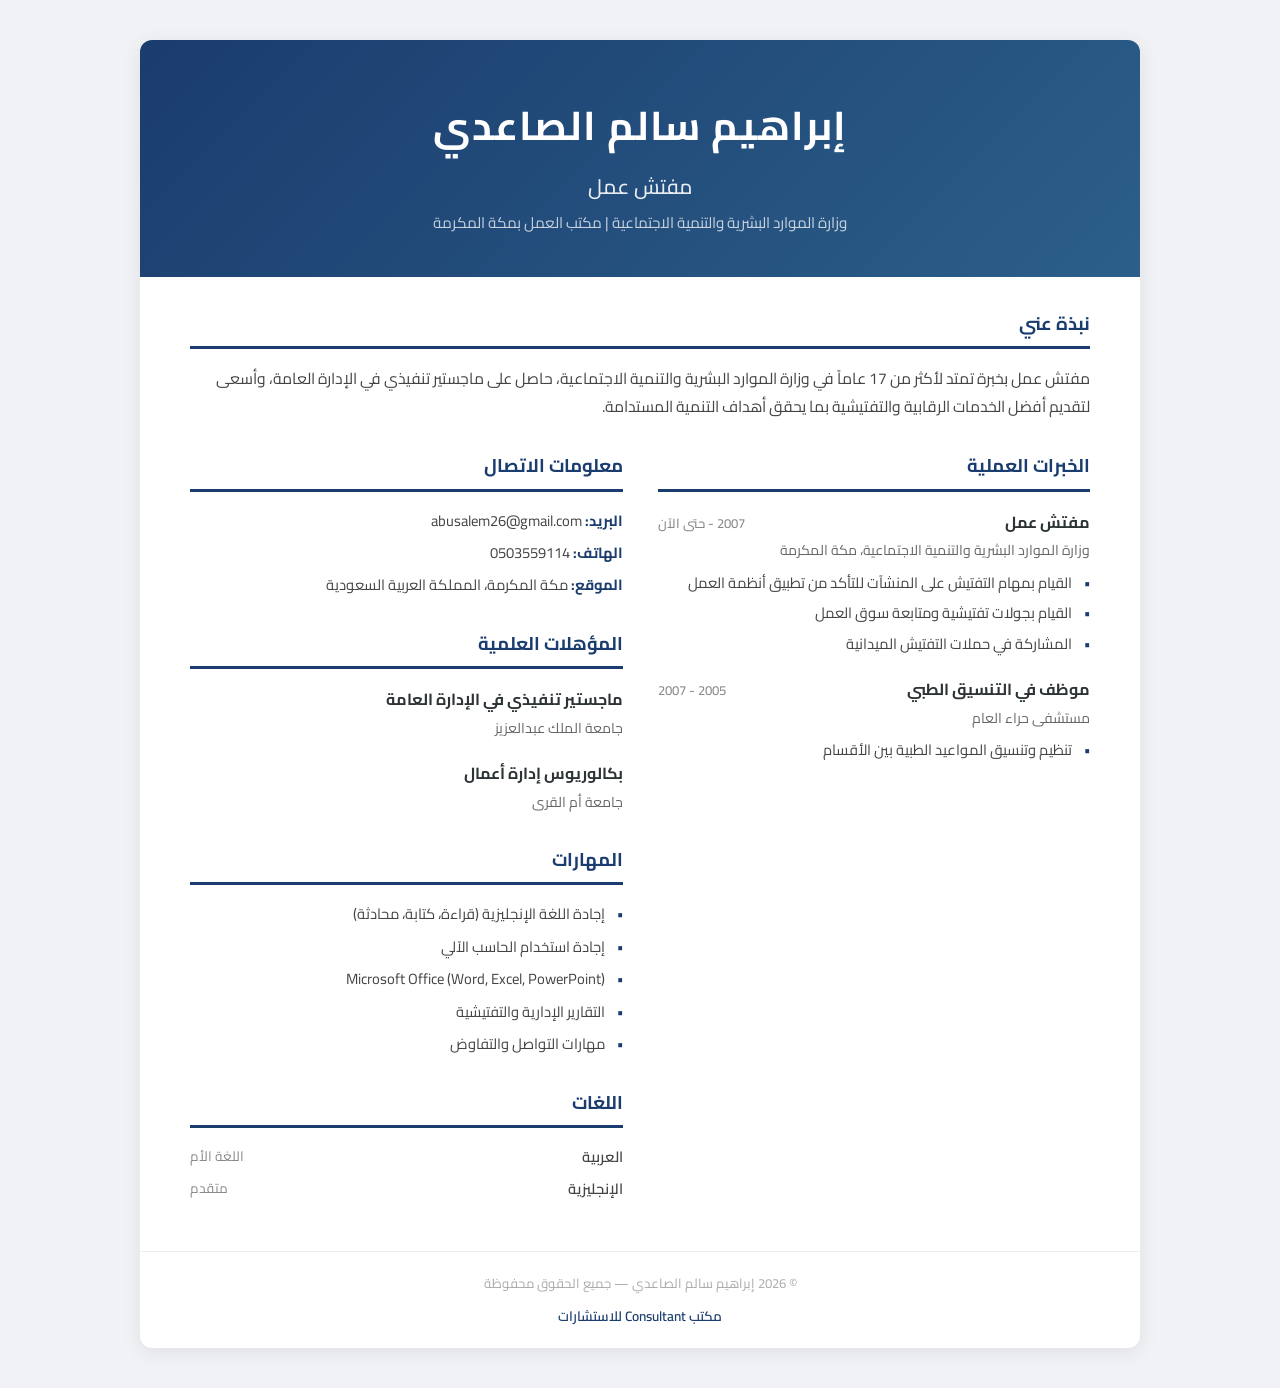
==== commit 611a79b2: "إضافة رابط Consultant في CV" ====
--- a/index.html
+++ b/index.html
@@ -101,6 +101,7 @@
 
         <footer>
             <p>&copy; 2026 إبراهيم سالم الصاعدي &mdash; جميع الحقوق محفوظة</p>
+            <p style="margin-top:8px;font-size:0.85rem;"><a href="https://abusalem26-maker.github.io/consultant" style="color:#1a3c6e;text-decoration:none;font-weight:600;">مكتب Consultant للاستشارات</a></p>
         </footer>
     </div>
 </body>
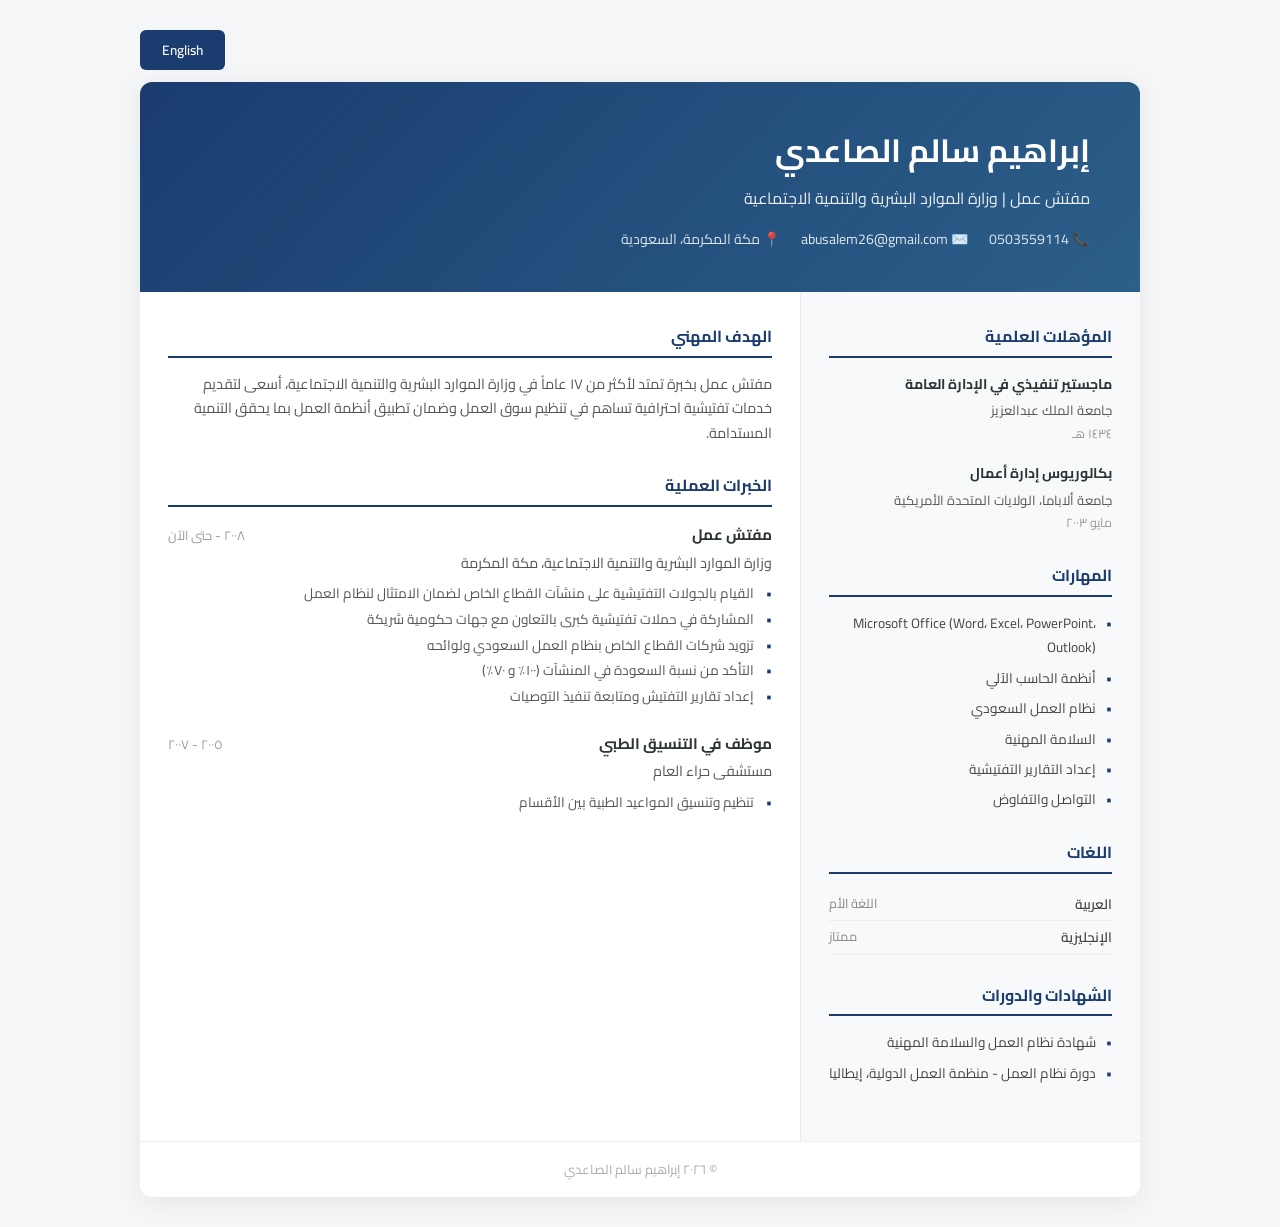
==== commit 04b073d4: "إعادة تصميم السيرة الذاتية بالعربية والإنجليزية" ====
--- a/index.html
+++ b/index.html
@@ -7,101 +7,109 @@
     <link rel="stylesheet" href="style.css">
     <link rel="preconnect" href="https://fonts.googleapis.com">
     <link rel="preconnect" href="https://fonts.gstatic.com" crossorigin>
-    <link href="https://fonts.googleapis.com/css2?family=Cairo:wght@400;500;600;700&display=swap" rel="stylesheet">
+    <link href="https://fonts.googleapis.com/css2?family=Cairo:wght@300;400;500;600;700&display=swap" rel="stylesheet">
 </head>
 <body>
-    <div class="container">
-        <header>
-            <div class="header-content">
-                <h1>إبراهيم سالم الصاعدي</h1>
-                <h2>مفتش عمل</h2>
-                <p class="subtitle">وزارة الموارد البشرية والتنمية الاجتماعية | مكتب العمل بمكة المكرمة</p>
+    <div class="lang-toggle">
+        <a href="en.html" class="lang-btn">English</a>
+    </div>
+
+    <div class="cv-container">
+        <header class="cv-header">
+            <h1>إبراهيم سالم الصاعدي</h1>
+            <p class="cv-title">مفتش عمل | وزارة الموارد البشرية والتنمية الاجتماعية</p>
+            <div class="cv-contact">
+                <span>📞 0503559114</span>
+                <span>✉️ abusalem26@gmail.com</span>
+                <span>📍 مكة المكرمة، السعودية</span>
             </div>
         </header>
 
-        <main>
-            <section class="about">
-                <h3>نبذة عني</h3>
-                <p>مفتش عمل بخبرة تمتد لأكثر من 17 عاماً في وزارة الموارد البشرية والتنمية الاجتماعية، حاصل على ماجستير تنفيذي في الإدارة العامة، وأسعى لتقديم أفضل الخدمات الرقابية والتفتيشية بما يحقق أهداف التنمية المستدامة.</p>
-            </section>
+        <div class="cv-grid">
+            <div class="cv-sidebar">
+                <section>
+                    <h3>المؤهلات العلمية</h3>
+                    <div class="cv-item">
+                        <h4>ماجستير تنفيذي في الإدارة العامة</h4>
+                        <p class="cv-place">جامعة الملك عبدالعزيز</p>
+                        <p class="cv-date">١٤٣٤ هـ</p>
+                    </div>
+                    <div class="cv-item">
+                        <h4>بكالوريوس إدارة أعمال</h4>
+                        <p class="cv-place">جامعة ألاباما، الولايات المتحدة الأمريكية</p>
+                        <p class="cv-date">مايو ٢٠٠٣</p>
+                    </div>
+                </section>
 
-            <div class="grid-2col">
-                <div class="right-col">
-                    <section class="experience">
-                        <h3>الخبرات العملية</h3>
-                        <div class="entry">
-                            <div class="entry-header">
-                                <h4>مفتش عمل</h4>
-                                <span class="date">2007 - حتى الآن</span>
-                            </div>
-                            <p class="entry-sub">وزارة الموارد البشرية والتنمية الاجتماعية، مكة المكرمة</p>
-                            <ul>
-                                <li>القيام بمهام التفتيش على المنشآت للتأكد من تطبيق أنظمة العمل</li>
-                                <li>القيام بجولات تفتيشية ومتابعة سوق العمل</li>
-                                <li>المشاركة في حملات التفتيش الميدانية</li>
-                            </ul>
+                <section>
+                    <h3>المهارات</h3>
+                    <ul class="cv-skills">
+                        <li>Microsoft Office (Word، Excel، PowerPoint، Outlook)</li>
+                        <li>أنظمة الحاسب الآلي</li>
+                        <li>نظام العمل السعودي</li>
+                        <li>السلامة المهنية</li>
+                        <li>إعداد التقارير التفتيشية</li>
+                        <li>التواصل والتفاوض</li>
+                    </ul>
+                </section>
+
+                <section>
+                    <h3>اللغات</h3>
+                    <ul class="cv-langs">
+                        <li><span>العربية</span> <span>اللغة الأم</span></li>
+                        <li><span>الإنجليزية</span> <span>ممتاز</span></li>
+                    </ul>
+                </section>
+
+                <section>
+                    <h3>الشهادات والدورات</h3>
+                    <ul class="cv-certs">
+                        <li>شهادة نظام العمل والسلامة المهنية</li>
+                        <li>دورة نظام العمل - منظمة العمل الدولية، إيطاليا</li>
+                    </ul>
+                </section>
+            </div>
+
+            <div class="cv-main">
+                <section>
+                    <h3>الهدف المهني</h3>
+                    <p>مفتش عمل بخبرة تمتد لأكثر من ١٧ عاماً في وزارة الموارد البشرية والتنمية الاجتماعية، أسعى لتقديم خدمات تفتيشية احترافية تساهم في تنظيم سوق العمل وضمان تطبيق أنظمة العمل بما يحقق التنمية المستدامة.</p>
+                </section>
+
+                <section>
+                    <h3>الخبرات العملية</h3>
+
+                    <div class="cv-job">
+                        <div class="job-header">
+                            <h4>مفتش عمل</h4>
+                            <span class="job-date">٢٠٠٨ - حتى الآن</span>
                         </div>
-                                                <div class="entry">
-                            <div class="entry-header">
-                                <h4>موظف في التنسيق الطبي</h4>
-                                <span class="date">2005 - 2007</span>
-                            </div>
-                            <p class="entry-sub">مستشفى حراء العام</p>
-                            <ul>
-                                <li>تنظيم وتنسيق المواعيد الطبية بين الأقسام</li>
+                        <p class="job-place">وزارة الموارد البشرية والتنمية الاجتماعية، مكة المكرمة</p>
+                        <ul class="job-details">
+                            <li>القيام بالجولات التفتيشية على منشآت القطاع الخاص لضمان الامتثال لنظام العمل</li>
+                            <li>المشاركة في حملات تفتيشية كبرى بالتعاون مع جهات حكومية شريكة</li>
+                            <li>تزويد شركات القطاع الخاص بنظام العمل السعودي ولوائحه</li>
+                            <li>التأكد من نسبة السعودة في المنشآت (١٠٠٪ و ٧٠٪)</li>
+                            <li>إعداد تقارير التفتيش ومتابعة تنفيذ التوصيات</li>
+                        </ul>
+                    </div>
 
-                            </ul>
+                    <div class="cv-job">
+                        <div class="job-header">
+                            <h4>موظف في التنسيق الطبي</h4>
+                            <span class="job-date">٢٠٠٥ - ٢٠٠٧</span>
                         </div>
-                    </section>
-                </div>
+                        <p class="job-place">مستشفى حراء العام</p>
+                        <ul class="job-details">
+                            <li>تنظيم وتنسيق المواعيد الطبية بين الأقسام</li>
+                        </ul>
+                    </div>
+                </section>
+            </div>
+        </div>
 
-                <div class="left-col">
-                    <section class="info">
-                        <h3>معلومات الاتصال</h3>
-                        <ul class="contact-list">
-                            <li><span class="label">البريد:</span> abusalem26@gmail.com</li>
-                            <li><span class="label">الهاتف:</span> 0503559114</li>
-                            <li><span class="label">الموقع:</span> مكة المكرمة، المملكة العربية السعودية</li>
-                        </ul>
-                    </section>
-
-                    <section class="education">
-                        <h3>المؤهلات العلمية</h3>
-                        <div class="entry">
-                            <h4>ماجستير تنفيذي في الإدارة العامة</h4>
-                            <p class="entry-sub">جامعة الملك عبدالعزيز</p>
-                        </div>
-                        <div class="entry">
-                            <h4>بكالوريوس إدارة أعمال</h4>
-                            <p class="entry-sub">جامعة أم القرى</p>
-                        </div>
-                    </section>
-
-                    <section class="skills">
-                        <h3>المهارات</h3>
-                        <ul class="skills-list">
-                            <li>إجادة اللغة الإنجليزية (قراءة، كتابة، محادثة)</li>
-                            <li>إجادة استخدام الحاسب الآلي</li>
-                            <li>Microsoft Office (Word, Excel, PowerPoint)</li>
-                            <li>التقارير الإدارية والتفتيشية</li>
-                            <li>مهارات التواصل والتفاوض</li>
-                        </ul>
-                    </section>
-
-                    <section class="languages">
-                        <h3>اللغات</h3>
-                        <ul class="lang-list">
-                            <li><span class="lang-name">العربية</span> <span class="lang-level">اللغة الأم</span></li>
-                            <li><span class="lang-name">الإنجليزية</span> <span class="lang-level">متقدم</span></li>
-                        </ul>
-                    </section>
-                </div>
-            </div>
-        </main>
-
-        <footer>
-            <p>&copy; 2026 إبراهيم سالم الصاعدي &mdash; جميع الحقوق محفوظة</p>
-            <p style="margin-top:8px;font-size:0.85rem;"><a href="https://abusalem26-maker.github.io/consultant" style="color:#1a3c6e;text-decoration:none;font-weight:600;">مكتب Consultant للاستشارات</a></p>
+        <footer class="cv-footer">
+            <p>&copy; ٢٠٢٦ إبراهيم سالم الصاعدي</p>
         </footer>
     </div>
 </body>
--- a/style.css
+++ b/style.css
@@ -5,122 +5,147 @@
 }
 
 body {
-    font-family: 'Cairo', sans-serif;
-    background: #f0f2f5;
+    font-family: 'Cairo', 'Segoe UI', sans-serif;
+    background: #f4f6f8;
     color: #2d3436;
     line-height: 1.8;
-    padding: 40px 20px;
-}
-
-.container {
+    padding: 30px 20px;
+}
+
+body.en {
+    font-family: 'Inter', 'Segoe UI', sans-serif;
+}
+
+.lang-toggle {
+    text-align: left;
+    max-width: 1000px;
+    margin: 0 auto 12px;
+}
+
+.lang-btn {
+    display: inline-block;
+    background: #1a3c6e;
+    color: #fff;
+    padding: 8px 22px;
+    border-radius: 6px;
+    text-decoration: none;
+    font-size: 0.85rem;
+    font-weight: 600;
+    transition: background 0.2s;
+}
+
+.lang-btn:hover {
+    background: #2c5f8a;
+}
+
+.cv-container {
     max-width: 1000px;
     margin: 0 auto;
     background: #fff;
     border-radius: 12px;
-    box-shadow: 0 4px 20px rgba(0,0,0,0.08);
+    box-shadow: 0 4px 24px rgba(0,0,0,0.07);
     overflow: hidden;
 }
 
-header {
-    background: linear-gradient(135deg, #1a3c6e 0%, #2c5f8a 100%);
+.cv-header {
+    background: linear-gradient(135deg, #1a3c6e, #2c5f8a);
     color: #fff;
-    padding: 50px 50px 40px;
-    text-align: center;
-}
-
-header h1 {
-    font-size: 2.5rem;
-    font-weight: 700;
-    letter-spacing: 1px;
+    padding: 40px 50px;
+}
+
+.cv-header h1 {
+    font-size: 2rem;
+    font-weight: 700;
+    margin-bottom: 4px;
+}
+
+.cv-title {
+    font-size: 1rem;
+    opacity: 0.9;
+    margin-bottom: 14px;
+}
+
+.cv-contact {
+    display: flex;
+    gap: 20px;
+    flex-wrap: wrap;
+    font-size: 0.88rem;
+    opacity: 0.85;
+}
+
+.cv-grid {
+    display: grid;
+    grid-template-columns: 34% 66%;
+    gap: 0;
+}
+
+.cv-sidebar {
+    background: #f8f9fa;
+    padding: 30px 28px;
+    border-left: 1px solid #e9ecef;
+}
+
+body.en .cv-sidebar {
+    border-left: none;
+    border-right: 1px solid #e9ecef;
+}
+
+.cv-main {
+    padding: 30px 28px;
+}
+
+section {
+    margin-bottom: 26px;
+}
+
+h3 {
+    font-size: 1rem;
+    font-weight: 700;
+    color: #1a3c6e;
+    border-bottom: 2px solid #1a3c6e;
+    padding-bottom: 5px;
+    margin-bottom: 14px;
+}
+
+.cv-item {
+    margin-bottom: 16px;
+}
+
+.cv-item h4 {
+    font-size: 0.88rem;
+    font-weight: 700;
+    color: #2d3436;
+    margin-bottom: 2px;
+}
+
+.cv-place {
+    font-size: 0.82rem;
+    color: #555;
+}
+
+.cv-date {
+    font-size: 0.78rem;
+    color: #999;
+}
+
+.cv-skills, .cv-langs, .cv-certs {
+    list-style: none;
+}
+
+.cv-skills li, .cv-certs li {
+    position: relative;
+    padding-right: 16px;
+    font-size: 0.85rem;
+    color: #444;
     margin-bottom: 6px;
 }
 
-header h2 {
-    font-size: 1.3rem;
-    font-weight: 500;
-    opacity: 0.9;
-    margin-bottom: 4px;
-}
-
-header .subtitle {
-    font-size: 0.95rem;
-    opacity: 0.75;
-    margin-top: 4px;
-}
-
-main {
-    padding: 30px 50px 20px;
-}
-
-section {
-    margin-bottom: 28px;
-}
-
-h3 {
-    font-size: 1.15rem;
-    font-weight: 700;
-    color: #1a3c6e;
-    border-bottom: 3px solid #1a3c6e;
-    padding-bottom: 6px;
-    margin-bottom: 16px;
-}
-
-.about p {
-    font-size: 0.98rem;
-    color: #444;
-}
-
-.grid-2col {
-    display: grid;
-    grid-template-columns: 1fr 1fr;
-    gap: 35px;
-}
-
-.entry {
-    margin-bottom: 18px;
-}
-
-.entry-header {
-    display: flex;
-    justify-content: space-between;
-    align-items: baseline;
-    gap: 10px;
-}
-
-.entry-header h4,
-.entry h4 {
-    font-size: 1rem;
-    font-weight: 700;
-    color: #2d3436;
-}
-
-.date {
-    font-size: 0.82rem;
-    color: #888;
-    white-space: nowrap;
-    font-weight: 500;
-}
-
-.entry-sub {
-    font-size: 0.88rem;
-    color: #666;
-    margin: 2px 0 6px;
-}
-
-ul {
-    list-style: none;
+body.en .cv-skills li, body.en .cv-certs li {
     padding-right: 0;
-}
-
-ul li {
-    position: relative;
-    padding-right: 18px;
-    font-size: 0.92rem;
-    color: #444;
-    margin-bottom: 4px;
-}
-
-ul li::before {
+    padding-left: 16px;
+}
+
+.cv-skills li::before, .cv-certs li::before {
     content: "•";
     position: absolute;
     right: 0;
@@ -128,76 +153,112 @@
     font-weight: bold;
 }
 
-.contact-list li,
-.lang-list li {
-    padding-right: 0;
-    font-size: 0.92rem;
-    color: #444;
-    margin-bottom: 6px;
-}
-
-.contact-list li::before,
-.lang-list li::before {
-    display: none;
-}
-
-.label {
-    font-weight: 700;
-    color: #1a3c6e;
-}
-
-.skills-list li {
-    font-size: 0.92rem;
-    color: #444;
-    margin-bottom: 6px;
-}
-
-.lang-list li {
+body.en .cv-skills li::before, body.en .cv-certs li::before {
+    right: auto;
+    left: 0;
+}
+
+.cv-langs li {
     display: flex;
     justify-content: space-between;
-}
-
-.lang-name {
+    font-size: 0.85rem;
+    color: #444;
+    padding: 4px 0;
+    border-bottom: 1px solid #eee;
+}
+
+.cv-langs li span:first-child {
     font-weight: 600;
 }
 
-.lang-level {
+.cv-langs li span:last-child {
     color: #888;
-    font-size: 0.85rem;
-}
-
-footer {
+    font-size: 0.8rem;
+}
+
+.cv-main p {
+    font-size: 0.9rem;
+    color: #555;
+    line-height: 1.7;
+}
+
+.cv-job {
+    margin-bottom: 22px;
+}
+
+.job-header {
+    display: flex;
+    justify-content: space-between;
+    align-items: baseline;
+    gap: 10px;
+}
+
+.job-header h4 {
+    font-size: 0.95rem;
+    font-weight: 700;
+    color: #2d3436;
+}
+
+.job-date {
+    font-size: 0.8rem;
+    color: #999;
+    white-space: nowrap;
+}
+
+.job-place {
+    font-size: 0.85rem;
+    color: #666;
+    margin: 2px 0 8px;
+}
+
+.job-details {
+    list-style: none;
+    padding-right: 0;
+}
+
+.job-details li {
+    position: relative;
+    padding-right: 18px;
+    font-size: 0.85rem;
+    color: #555;
+    margin-bottom: 4px;
+    line-height: 1.6;
+}
+
+body.en .job-details li {
+    padding-right: 0;
+    padding-left: 18px;
+}
+
+.job-details li::before {
+    content: "•";
+    position: absolute;
+    right: 0;
+    color: #1a3c6e;
+    font-weight: bold;
+}
+
+body.en .job-details li::before {
+    right: auto;
+    left: 0;
+}
+
+.cv-footer {
     text-align: center;
-    padding: 20px 50px;
+    padding: 16px 50px;
     border-top: 1px solid #eee;
-    font-size: 0.82rem;
+    font-size: 0.8rem;
     color: #aaa;
 }
 
 @media (max-width: 700px) {
-    body {
-        padding: 20px 10px;
-    }
-
-    header {
-        padding: 30px 20px;
-    }
-
-    header h1 {
-        font-size: 1.8rem;
-    }
-
-    main {
-        padding: 20px;
-    }
-
-    .grid-2col {
-        grid-template-columns: 1fr;
-        gap: 0;
-    }
-
-    .entry-header {
-        flex-direction: column;
-        gap: 2px;
-    }
-}
+    body { padding: 15px 10px; }
+    .cv-header { padding: 28px 20px; }
+    .cv-header h1 { font-size: 1.5rem; }
+    .cv-contact { flex-direction: column; gap: 6px; }
+    .cv-grid { grid-template-columns: 1fr; }
+    .cv-sidebar { border-left: none; border-bottom: 1px solid #e9ecef; }
+    body.en .cv-sidebar { border-right: none; }
+    .cv-main { padding: 20px; }
+    .job-header { flex-direction: column; gap: 2px; }
+}
